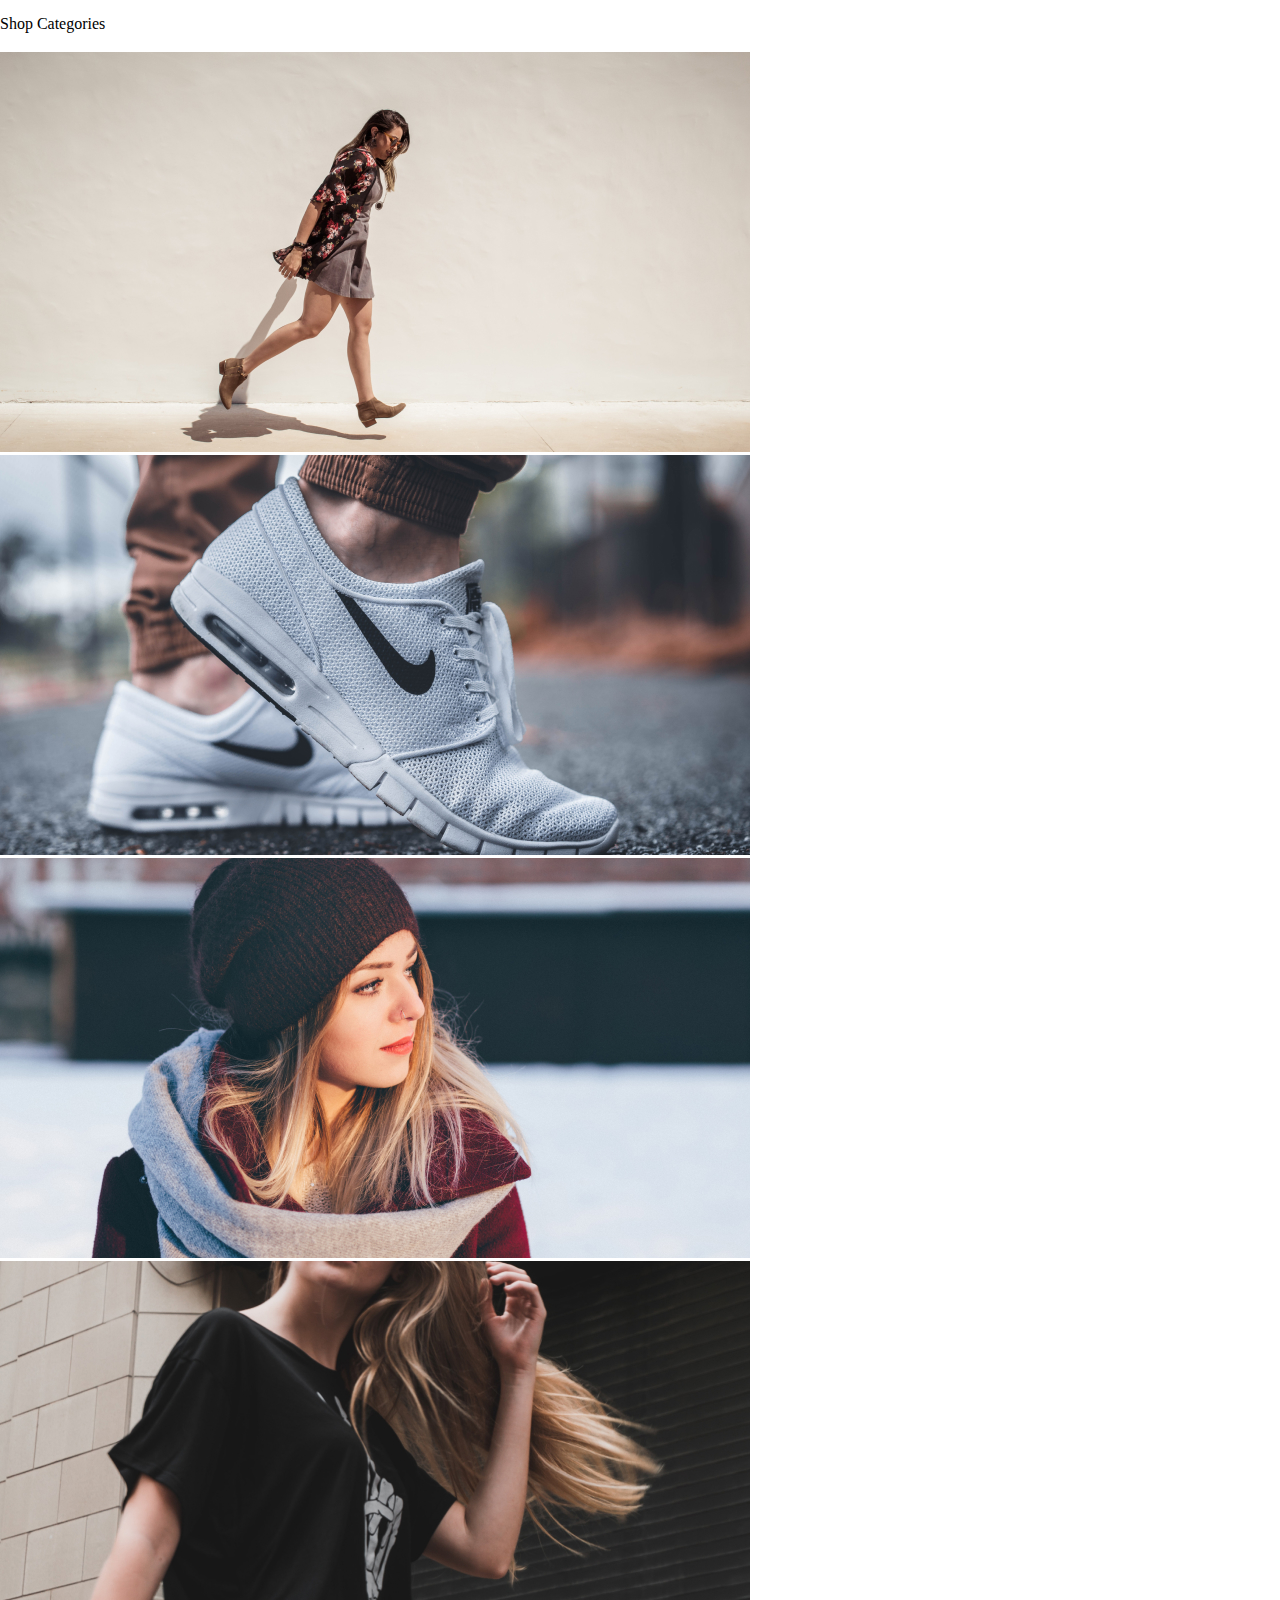
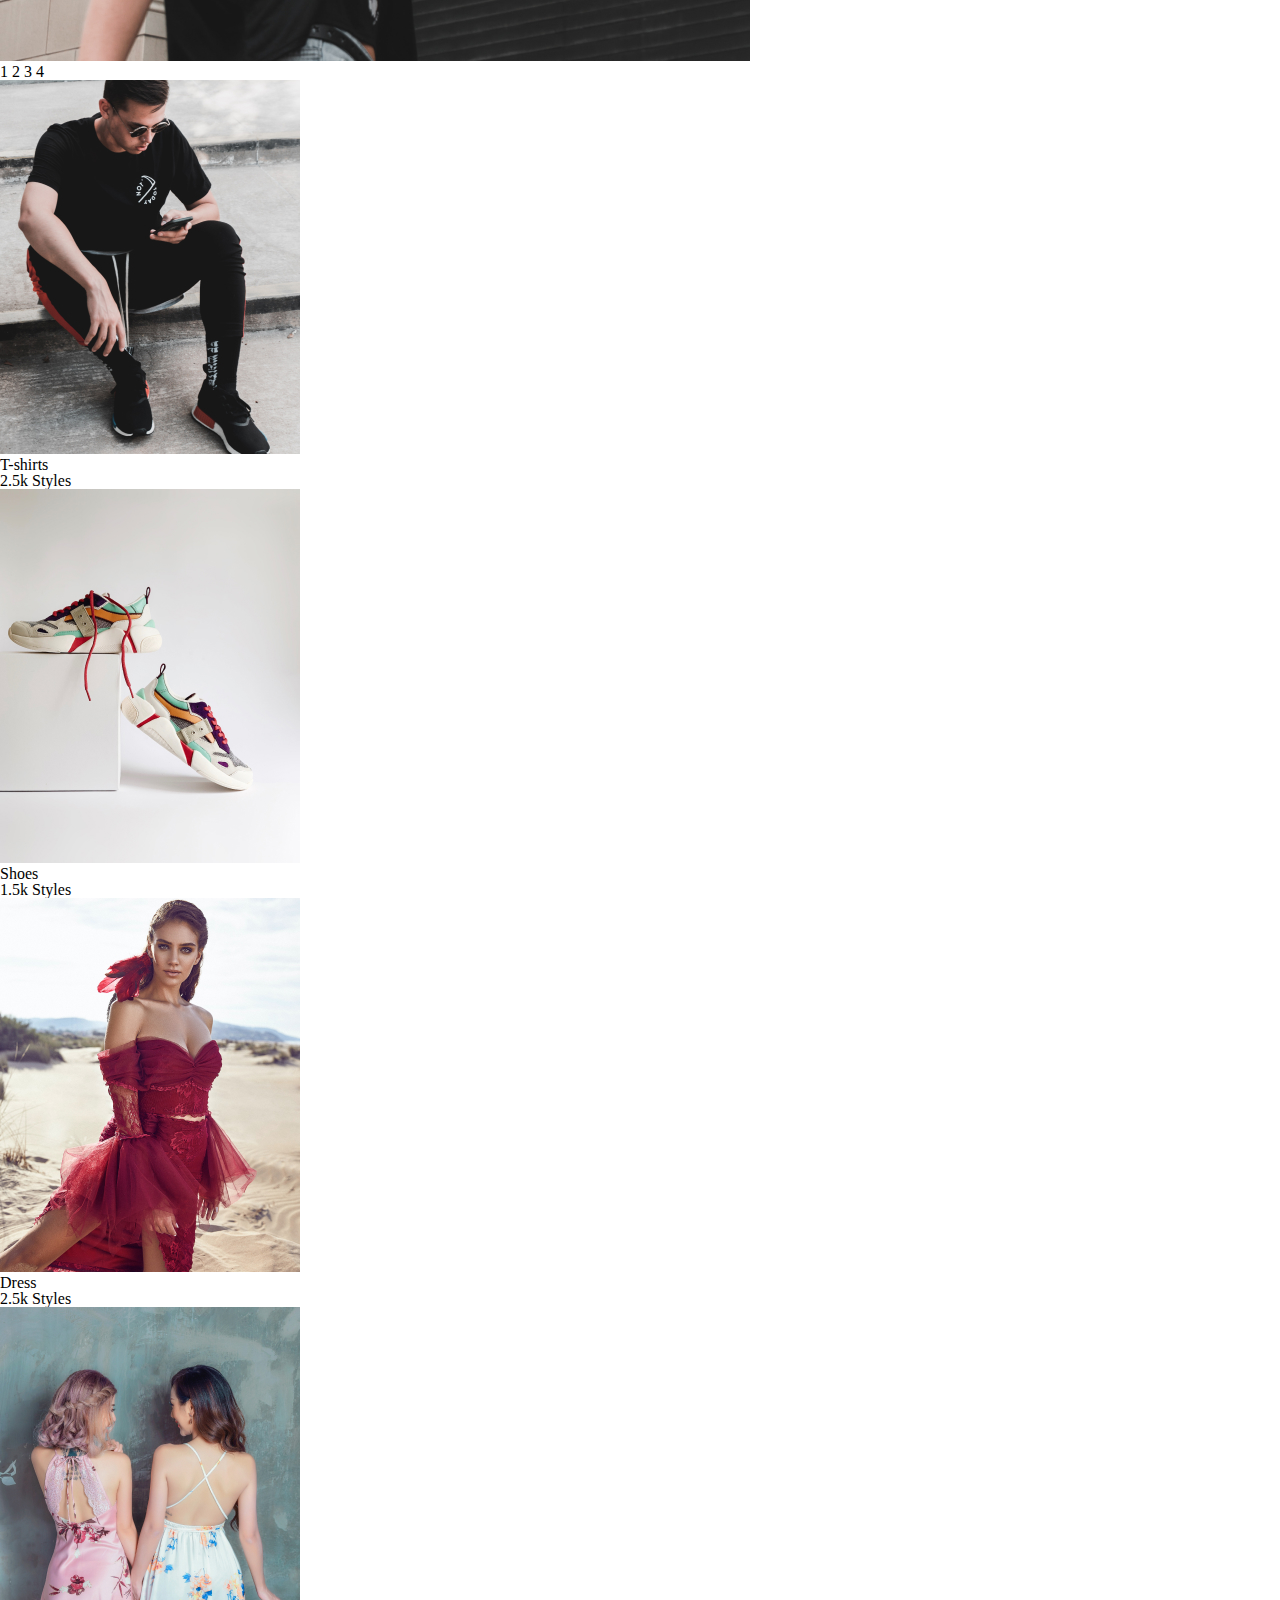
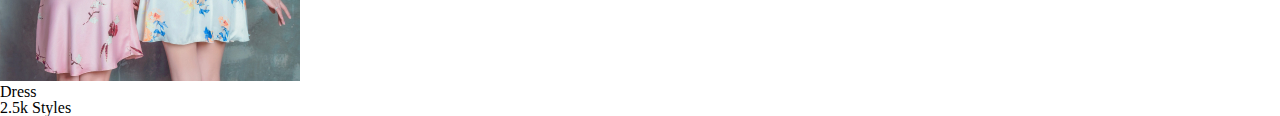
==== categories.html @ 6476b5f2 "모바일 쇼핑몰 HTML작성" ====
<!DOCTYPE html>
<html lang="en">
<head>
    <meta charset="UTF-8">
    <meta name="viewport" content="width=device-width, initial-scale=1.0">    
    <title>category - Fashion App</title>
    <link rel="stylesheet" href="css/all.min.css">
    <link rel="stylesheet" href="css/default.css">
</head>
<body>
    <header>
        <img src="images/menu_Icon_left.svg" alt="menu_icon" class="menu_icon_left">
        <h1>Shop Categories</h1>
        <img src="images/menu_Icon_right.svg" alt="menu_icon_right" class="menu_icon_right">        
    </header>
    <div class="category_slider_wrap">
        <div class="category_slide">
            <img src="images/caterory_slide_01.jpg" alt="slide 01">
            <img src="images/caterory_slide_02.jpg" alt="slide 02">
            <img src="images/caterory_slide_03.jpg" alt="slide 03">
            <img src="images/caterory_slide_04.jpg" alt="slide 04">
        </div>
        <p class="pager">
            <span>1</span>
            <span>2</span>
            <span>3</span>
            <span>4</span>
        </p>
    </div>
    <ul class="category_list">
        <li>
            <img src="images/category_product_01.jpg" alt="T-shirts">
            <h3>T-shirts</h3>
            <h4>2.5k Styles</h4>
        </li>
        <li>
            <img src="images/category_product_02.jpg" alt="Shoes">
            <h3>Shoes</h3>
            <h4>1.5k Styles</h4>
        </li>
        <li>
            <img src="images/category_product_03.jpg" alt="Dress">
            <h3>Dress</h3>
            <h4>2.5k Styles</h4>
        </li>
        <li>
            <img src="images/category_product_04.jpg" alt="Dress">
            <h3>Dress</h3>
            <h4>2.5k Styles</h4>
        </li>        
    </ul>
</body>
</html>
---- css/default.css ----
@import url("reset.css");
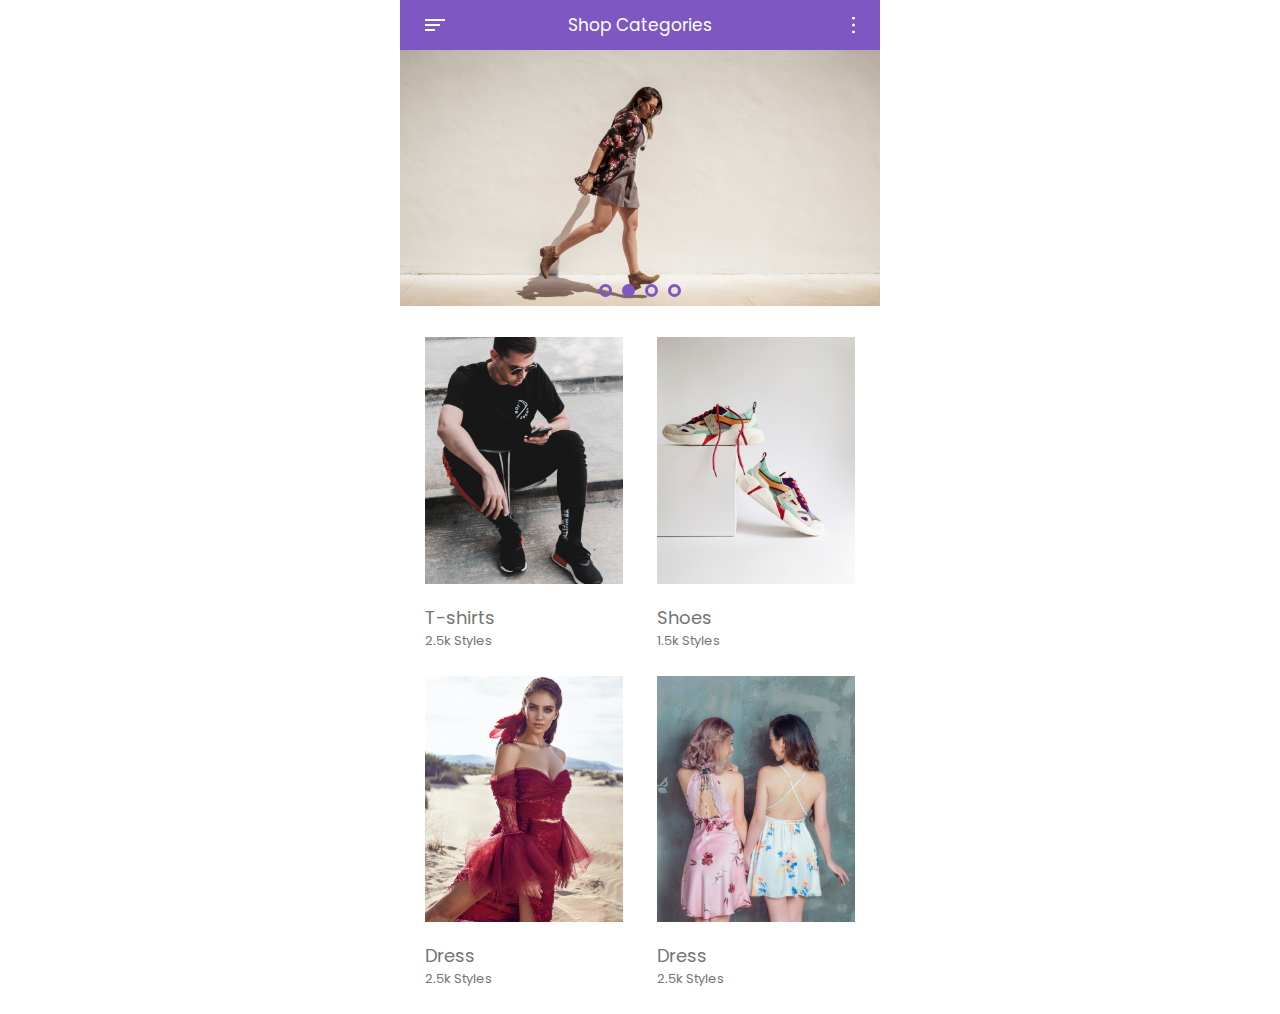
==== commit fa5d2b3f: "카테고리 css" ====
--- a/categories.html
+++ b/categories.html
@@ -16,18 +16,18 @@
     <div class="category_slider_wrap">
         <div class="category_slide">
             <img src="images/caterory_slide_01.jpg" alt="slide 01">
-            <img src="images/caterory_slide_02.jpg" alt="slide 02">
+            <!-- <img src="images/caterory_slide_02.jpg" alt="slide 02">
             <img src="images/caterory_slide_03.jpg" alt="slide 03">
-            <img src="images/caterory_slide_04.jpg" alt="slide 04">
+            <img src="images/caterory_slide_04.jpg" alt="slide 04"> -->
         </div>
         <p class="pager">
             <span>1</span>
-            <span>2</span>
+            <span class="active">2</span>
             <span>3</span>
             <span>4</span>
         </p>
     </div>
-    <ul class="category_list">
+    <ul class="category_list container">
         <li>
             <img src="images/category_product_01.jpg" alt="T-shirts">
             <h3>T-shirts</h3>
--- a/css/default.css
+++ b/css/default.css
@@ -1 +1,195 @@
-@import url("reset.css");+@import url("reset.css");
+@import url("common.css");
+
+/* -------------INDEX------------- */
+
+.welcome{
+    height:100vh;
+    background:url(../images/welcome_bg.png) no-repeat center center/cover;
+    padding-top:134px;
+    box-sizing:border-box;
+}
+
+.welcome h1+p{
+    margin-top: 127px;
+    margin-bottom: 119px;
+    text-align: center;
+    color: #FFFFFF;
+    font-size: 21px;
+    line-height: 34px;
+}
+
+.sign_links a:first-child {
+    margin-bottom: 25px;
+}
+
+
+/* -------------SIGN IN------------- */
+.sign_in{
+    height: 100vh;
+    background: url(../images/welcome_bg.png) no-repeat center center/cover ;
+    padding-top: 97px;
+    box-sizing: border-box;
+}
+
+[class^="sign"] .main-tt{
+    color:#FFFFFF;
+}
+
+.sign_in form{
+    margin-top: 116px;
+}
+
+.sign_in form label{
+    display: none;
+}
+
+[class^="sign"] form input{
+    width: 100%;
+    height: 50px;
+    line-height: 50px;
+    border: none;
+    background: rgba(238,238, 238, 0.4);
+    padding: 0 20px;
+    box-sizing: border-box;
+    color: #FFFFFF;
+    font-size: 16px;
+}
+
+[class^="sign"] form input::placeholder{
+    color: #FFFFFF;
+}
+
+[class^="sign"] form p:not(:last-child){
+    margin-bottom: 25px;
+}
+
+.signin_links{
+    margin-top: 20px;
+}
+
+.signin_links a{
+    display: block;
+    text-align: center;
+    color: #FFFFFF;
+    font-size: 13px;
+    line-height: 13px;
+}
+
+.signin_links a:first-child{
+    margin-bottom: 25px;
+}
+
+
+/* -------------SIGN UP------------- */
+.sign_up{
+    height: 100vh;
+    background: url(../images/sign_up_bg.jpg) no-repeat center center/cover;
+    padding-top: 92px;
+    box-sizing: border-box;
+}
+
+.sign_up form{
+    margin-top: 60px;
+}
+
+.sign_up form label{
+    display: none;
+}
+
+/* -------------CATEGORIES------------- */
+header{
+    background: #7E57C2;
+    height: 50px;
+    position: relative;
+}
+
+header > h1{
+    color: #FFFFFF;
+    font-size: 17px;
+    line-height: 50px;
+    text-align: center;
+}
+
+header img{
+    position: absolute;
+    top:50%;
+    transform:translateY(-50%);    
+}
+
+.menu_icon_left{
+    left: 25px;
+}
+
+.menu_icon_right{
+    right: 25px;
+}
+
+
+.category_slide img{
+    width: 100%;
+}
+
+.category_slider_wrap{
+    position: relative;
+    overflow: hidden;
+}
+
+.category_slider_wrap .pager{
+    position: absolute;
+    left: 0;
+    right: 0;
+    bottom: 15px;
+    display: flex;
+    justify-content: center;
+}
+
+.pager span{
+    width: 13px;
+    height: 13px;
+    border: 3px solid #7E57C2;
+    border-radius: 50%;
+    box-sizing: border-box;
+    display: inline-block;
+    text-indent: -9999em;
+    transition: 0.35s all;
+    margin: 0 5px;
+}
+
+.pager span.active{
+    background: #7E57C2;
+}
+
+
+.category_list{
+    display: flex;
+    flex-wrap: wrap;
+    margin-top: 25px;
+}
+
+.category_list li{
+    width: 46%;
+    margin-right: 8%;
+    margin-bottom: 25px;
+}
+
+.category_list li:nth-child(2n){
+    margin-right: 0;
+}
+
+.category_list li img{
+    width: 100%;
+}
+
+.category_list li h3{
+    font-size: 18px;
+    line-height: 25px;
+    margin-top: 15px;
+    color: #757575;
+}
+
+.category_list li h4{
+    font-size: 13px;
+    line-height: 21px;
+    color: #757575;
+}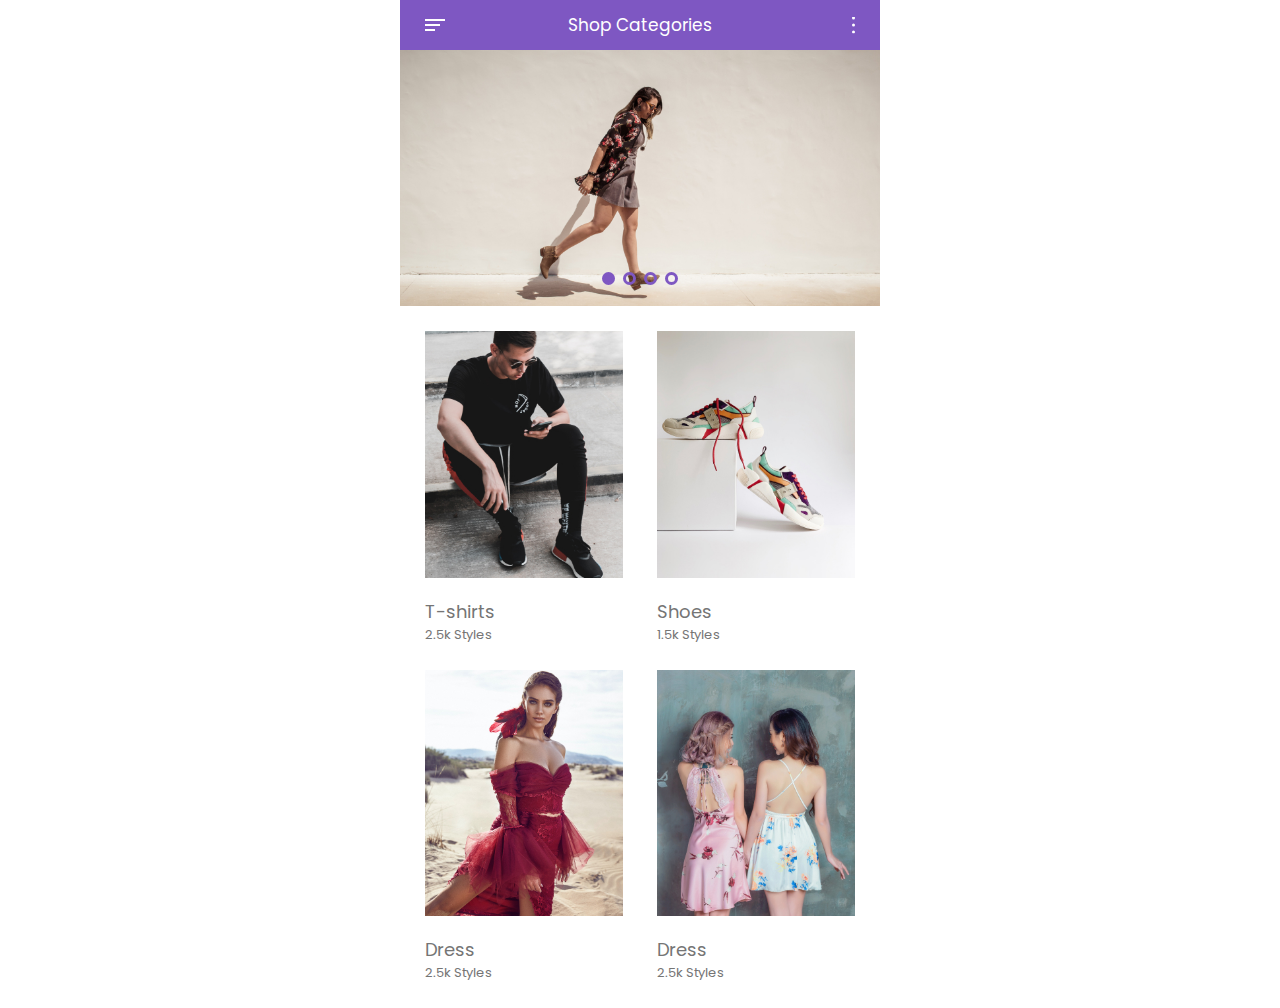
==== commit 43b2a7ae: "슬라이드 구현 - shop , categories" ====
--- a/categories.html
+++ b/categories.html
@@ -5,7 +5,11 @@
     <meta name="viewport" content="width=device-width, initial-scale=1.0">    
     <title>category - Fashion App</title>
     <link rel="stylesheet" href="css/all.min.css">
+    <link rel="stylesheet" href="https://unpkg.com/swiper/swiper-bundle.min.css">
     <link rel="stylesheet" href="css/default.css">
+    <script src="http://code.jquery.com/jquery-3.5.1.min.js" integrity="sha256-9/aliU8dGd2tb6OSsuzixeV4y/faTqgFtohetphbbj0=" crossorigin="anonymous"></script>
+    <script src="https://unpkg.com/swiper/swiper-bundle.min.js"></script>
+    <script src="js/main.js"></script>
 </head>
 <body>
     <header>
@@ -13,18 +17,18 @@
         <h1>Shop Categories</h1>
         <img src="images/menu_Icon_right.svg" alt="menu_icon_right" class="menu_icon_right">        
     </header>
-    <div class="category_slider_wrap">
-        <div class="category_slide">
-            <img src="images/caterory_slide_01.jpg" alt="slide 01">
-            <!-- <img src="images/caterory_slide_02.jpg" alt="slide 02">
-            <img src="images/caterory_slide_03.jpg" alt="slide 03">
-            <img src="images/caterory_slide_04.jpg" alt="slide 04"> -->
+    <div class="category_slider_wrap swiper-container">
+        <div class="category_slide swiper-wrapper">
+            <img src="images/caterory_slide_01.jpg" alt="slide 01" class="swiper-slide">
+            <img src="images/caterory_slide_02.jpg" alt="slide 02" class="swiper-slide">
+            <img src="images/caterory_slide_03.jpg" alt="slide 03" class="swiper-slide">
+            <img src="images/caterory_slide_04.jpg" alt="slide 04" class="swiper-slide">
         </div>
         <p class="pager">
-            <span>1</span>
+            <!-- <span>1</span>
             <span class="active">2</span>
             <span>3</span>
-            <span>4</span>
+            <span>4</span> -->
         </p>
     </div>
     <ul class="category_list container">
--- a/css/default.css
+++ b/css/default.css
@@ -140,27 +140,25 @@
     left: 0;
     right: 0;
     bottom: 15px;
-    display: flex;
-    justify-content: center;
+    text-align: center;
+    z-index: 2;
 }
 
 .pager span{
     width: 13px;
     height: 13px;
-    border: 3px solid #7E57C2;
-    border-radius: 50%;
-    box-sizing: border-box;
-    display: inline-block;
+    border:3px solid #7E57C2;
+    box-sizing:border-box;
+    border-radius:50%;
     text-indent: -9999em;
     transition: 0.35s all;
-    margin: 0 5px;
-}
-
-.pager span.active{
-    background: #7E57C2;
-}
-
-
+    margin:0 5px;
+    background:none !important;
+    opacity:1;
+}
+.pager span.swiper-pagination-bullet-active{
+    background: #7E57C2 !important;
+}
 .category_list{
     display: flex;
     flex-wrap: wrap;
@@ -192,4 +190,194 @@
     font-size: 13px;
     line-height: 21px;
     color: #757575;
+}
+
+/* -------------CART------------- */
+.cart_list li{
+    display: flex;
+    justify-content: space-between;
+    align-items: center;
+    padding-bottom: 15px;
+    margin-bottom: 15px;
+    border-bottom: 1px solid #CCCCCC;
+}
+
+.cart_list_info{
+    flex: 1;
+    margin-left: 10px;
+}
+
+.cart_list li img{
+    width: 40px;
+}
+
+.cart_list_info h3{
+    font-size: 15px;
+    line-height: 20px;
+    color: #757575;
+}
+
+.cart_list_info p, .del_icon{
+    font-size: 10px;
+    line-height: 16px;
+    color: #757575;
+}
+
+.cart_price li{
+    display: flex;
+    justify-content: flex-end;
+    font-size: 15px;
+    line-height: 25px;
+    color: #757575;
+    margin-bottom: 6px;
+}
+
+.cart_price p {
+    width: 88px;
+    text-align: right;
+}
+
+.cart_price li:last-child{
+    font-size: 18px;
+    line-height: 25px;
+    margin-bottom: 62px;
+}
+
+.cart_price li:last-child p {
+    color: #7E57C2;
+}
+
+
+/* -------------SHOP------------- */
+.top_product{
+    position: relative;
+    padding: 25px 25px 0 0;
+}
+
+.top_product img{
+    width: 100%;
+}
+
+.top_product .info{
+    position: absolute;
+    bottom: -25px;
+    left: 50px;
+    right: 0;
+    background: #FFFFFF;
+    padding: 10px 20px;
+    box-shadow: 0 0 8px rgba(0,0,0,.25)
+}
+
+.top_product .info .desc{
+    display: flex;
+    justify-content: space-between;
+}
+
+.top_product .info h2{
+    font-size: 18px;
+    line-height: 29px;
+    color: #757575;
+    margin-bottom: 5px;
+}
+
+.top_product .info .price, .rate{
+    font-size: 13px;
+    line-height: 21px;
+    color: #7E57C2;
+}
+
+.shop_products{
+    margin-top: 78px;
+    padding-left: 25px;
+}
+
+.product_list li{
+    width: 125px;
+}
+
+.product_list li img{
+    width: 100%;
+}
+
+.product_list li h3{
+    font-size: 15px;
+    line-height: 25px;
+    color: #757575;
+    margin-top: 15px;
+}
+.product_list li h4{
+    font-size: 13px;
+    line-height: 21px;
+    color: #7E57C2;
+    margin-top: 5px;
+}
+
+/* -------------DETAILS------------- */
+main h2{
+    font-size: 18px;
+    line-height: 29px;
+    color: #757575;
+}
+
+.details_pic_slides{
+    margin-top: 20px;
+}
+
+.details_pic_slides .slide{
+    width: 275px;
+}
+
+.details_pic_slides .slide img{
+    width: 100%;
+}
+
+.details_pic_slides .pager{
+    position: absolute;
+    right: 0;
+    display: flex;
+}
+
+.details_pic_slides .pager span{
+    width: 10px;
+    height: 10px;
+}
+
+.details_info{
+    margin-top: 20px;
+}
+
+.details_info h3{
+    font-size: 26px;
+    line-height: 26px;
+    color: #757575;
+}
+
+.details_info p{
+    margin-top: 10px;
+    font-size: 13px;
+    line-height: 21px;
+    color: #757575;
+}
+
+.details_info form{
+    margin-top: 20px;
+}
+
+.details_info form label{
+    display: none;
+}
+
+.details_info form select{
+    width: 100px;
+    height: 23px;
+    font-size: 10px;
+    line-height: 23px;
+    border: 1px solid #999999;
+    color: #757575;
+    margin-right: 23px;
+}
+
+.details_info form .btn{
+    display: block;
+    margin-top: 25px;
 }